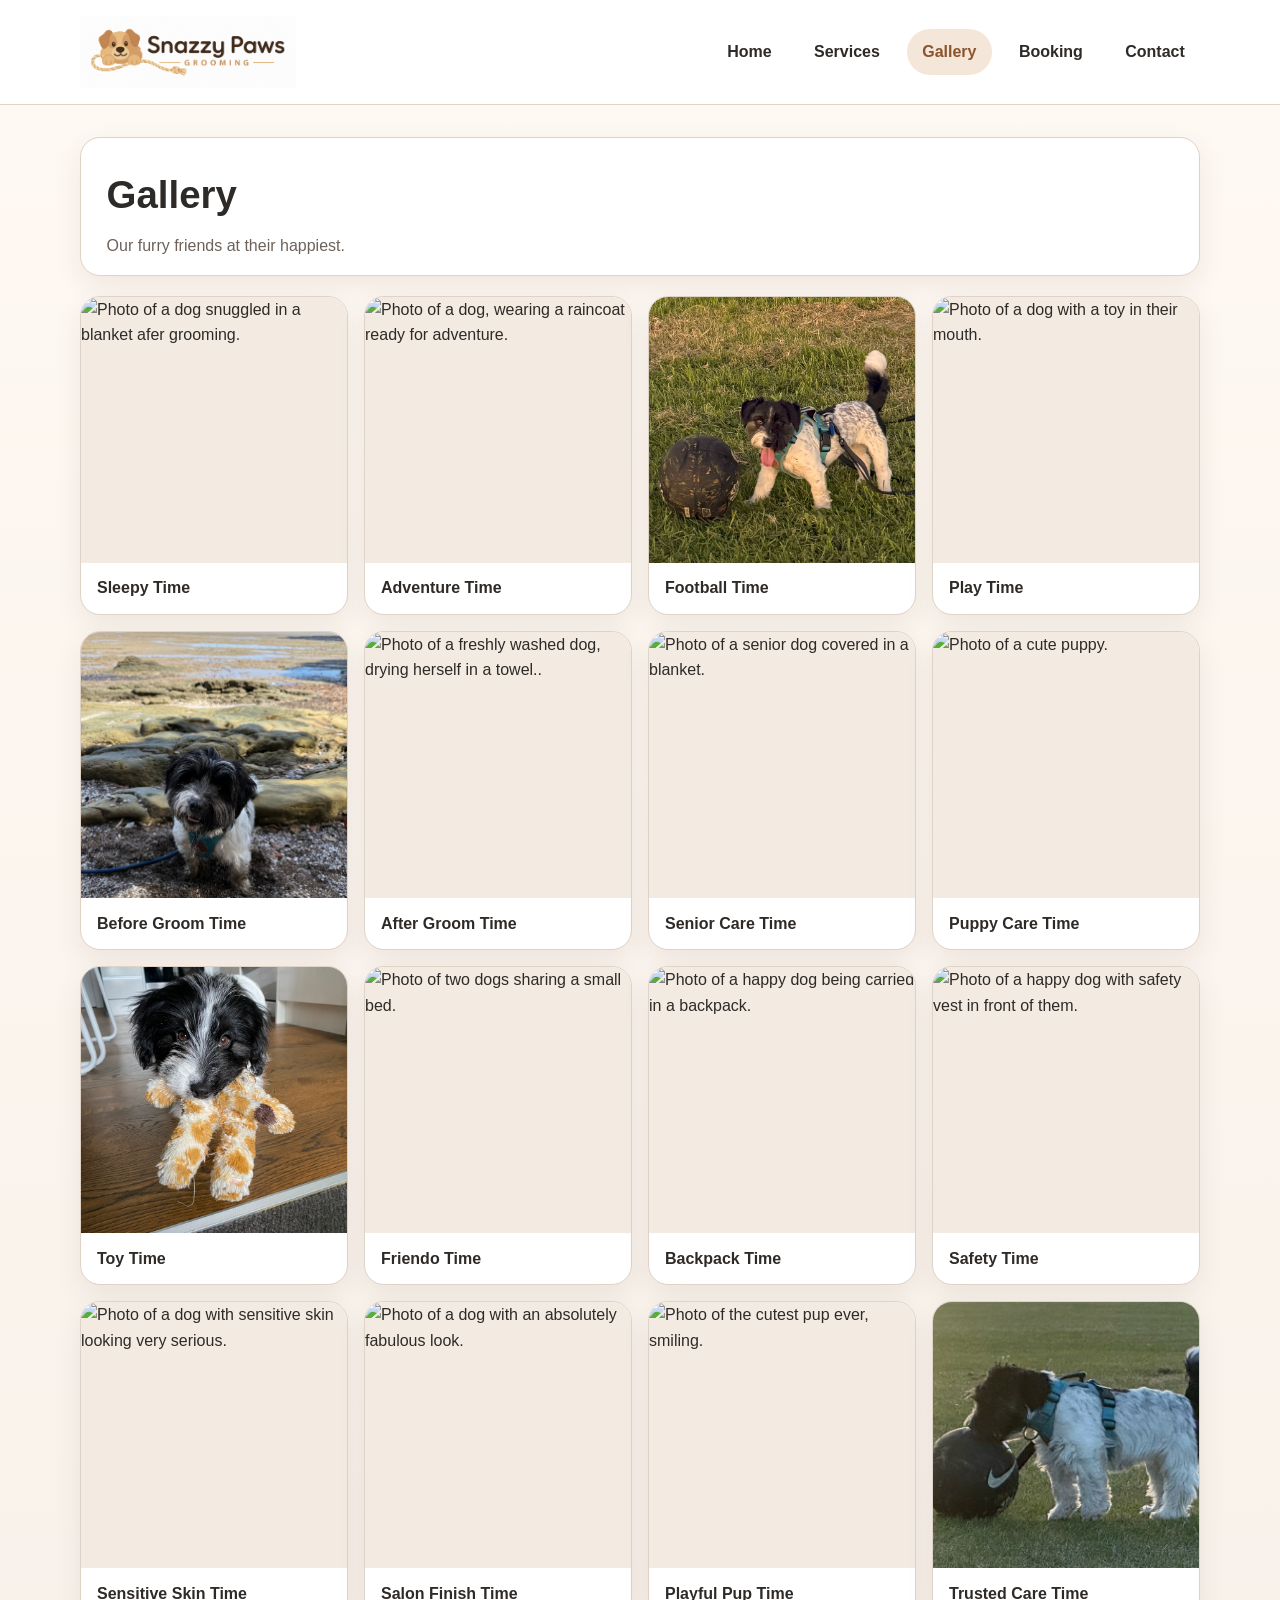
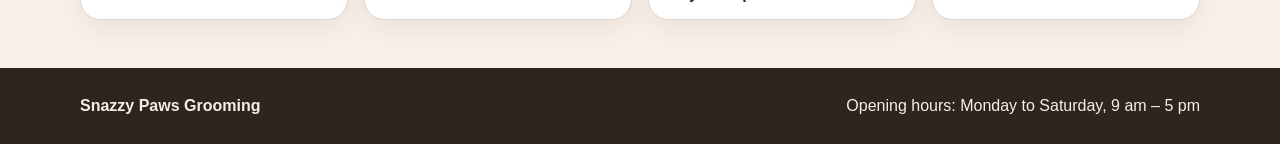
==== gallery.html @ 898409a4 "Add files via upload Uploading all of the needed files for the Snazzy Paws Grooming website" ====
<!DOCTYPE html>
<html lang="en">
  <head>
    <meta charset="UTF-8">
    <meta name="viewport" content="width=device-width, initial-scale=1.0">
    <meta name="description" content="Browse the Snazzy Paws Grooming gallery of dog grooming images.">
    <title>Gallery | Snazzy Paws Grooming</title>
    <link rel="stylesheet" href="css/styles.css">
  </head>
  <body>
    <a class="skip-link" href="#main-content">Skip to main content</a>
    <header class="site-header">
      <div class="header-wrap">
        <a class="brand" href="index.html" aria-label="Snazzy Paws Grooming home">
          <img src="images/logo.1.png" alt="Snazzy Paws Grooming logo">
          <span class="visually-hidden">Snazzy Paws Grooming</span>
        </a>
        <nav class="site-nav" aria-label="Main navigation">
          <ul>
            <li><a href="index.html">Home</a></li>
            <li><a href="services.html">Services</a></li>
            <li><a href="gallery.html" aria-current="page">Gallery</a></li>
            <li><a href="booking.html">Booking</a></li>
            <li><a href="contact.html">Contact</a></li>
          </ul>
        </nav>
      </div>
    </header>

    <main id="main-content">
      <div class="content-wrap">
        <section class="panel page-banner" aria-labelledby="gallery-title">
          <h1 id="gallery-title">Gallery</h1>
          <p>
            Our furry friends at their happiest.
          </p>
        </section>

        <section class="gallery-grid" aria-label="Dog grooming gallery image grid">
          <figure>
            <img src="images/gallery.1.jpg" alt="Photo of a dog snuggled in a blanket afer grooming.">
            <figcaption>Sleepy Time</figcaption>
          </figure>
          <figure>
            <img src="images/gallery.2.jpg" alt="Photo of a dog, wearing a raincoat ready for adventure.">
            <figcaption>Adventure Time</figcaption>
          </figure>
          <figure>
            <img src="images/gallery.3.png" alt="Photo of a happy dog next to a ball.">
            <figcaption>Football Time</figcaption>
          </figure>
          <figure>
            <img src="images/gallery.4.jpg" alt="Photo of a dog with a toy in their mouth.">
            <figcaption>Play Time</figcaption>
          </figure>
          <figure>
            <img src="images/gallery.5.jpeg" alt="Photo of a happy dog, playing in the mud.">
            <figcaption>Before Groom Time</figcaption>
          </figure>
          <figure>
            <img src="images/gallery.6.jpg" alt="Photo of a freshly washed dog, drying herself in a towel..">
            <figcaption>After Groom Time</figcaption>
          </figure>
          <figure>
            <img src="images/gallery.7.jpg" alt="Photo of a senior dog covered in a blanket.">
            <figcaption>Senior Care Time</figcaption>
          </figure>
          <figure>
            <img src="images/gallery.8.jpg" alt="Photo of a cute puppy.">
            <figcaption>Puppy Care Time</figcaption>
          </figure>
          <figure>
            <img src="images/gallery.9.jpeg" alt="Photo of a dog with a toy in the mouth.">
            <figcaption>Toy Time</figcaption>
          </figure>
          <figure>
            <img src="images/gallery.10.jpg" alt="Photo of two dogs sharing a small bed.">
            <figcaption>Friendo Time</figcaption>
          </figure>
          <figure>
            <img src="images/gallery.11.jpg" alt="Photo of a happy dog being carried in a backpack.">
            <figcaption>Backpack Time</figcaption>
          </figure>
          <figure>
            <img src="images/gallery.12.jpg" alt="Photo of a happy dog with safety vest in front of them.">
            <figcaption>Safety Time</figcaption>
          </figure>
          <figure>
            <img src="images/gallery.13.jpg" alt="Photo of a dog with sensitive skin looking very serious.">
            <figcaption>Sensitive Skin Time</figcaption>
          </figure>
          <figure>
            <img src="images/gallery.14.jpg" alt="Photo of a dog with an absolutely fabulous look.">
            <figcaption>Salon Finish Time</figcaption>
          </figure>
          <figure>
            <img src="images/gallery.15.jpg" alt="Photo of the cutest pup ever, smiling.">
            <figcaption>Playful Pup Time</figcaption>
          </figure>
          <figure>
            <img src="images/gallery.16.png" alt="Photo of a dog with a ball on grass.">
            <figcaption>Trusted Care Time</figcaption>
          </figure>
        </section>
      </div>
    </main>

    <footer class="site-footer">
      <div class="footer-wrap">
        <p><strong>Snazzy Paws Grooming</strong></p>
        <p>Opening hours: Monday to Saturday, 9 am – 5 pm</p>
      </div>
    </footer>
  </body>
</html>
---- css/styles.css ----
:root{--bg:#fffaf4;--surface:#ffffff;--accent:#c97f45;--accent-dark:#8a542d;--text:#2e2a27;--muted:#6c625b;--border:#dfd2c7;--shadow:0 10px 28px rgba(63,44,30,.08)}*{box-sizing:border-box}html{scroll-behavior:smooth}body{margin:0;font-family:Arial,Helvetica,sans-serif;line-height:1.6;color:var(--text);background:linear-gradient(180deg,#fff9f3,#f8f1ea);min-height:100vh;display:flex;flex-direction:column}main{flex:1;padding:2rem 0 3rem}img{max-width:100%;display:block;height:auto}a{color:var(--accent-dark)}a:hover,a:focus{color:#6f3f1e}a:focus-visible,button:focus-visible,input:focus-visible,textarea:focus-visible,iframe:focus-visible{outline:3px solid #1a73e8;outline-offset:3px}.skip-link{position:absolute;left:-9999px;top:0;background:#fff;padding:.75rem 1rem;z-index:100}.skip-link:focus{left:1rem;top:1rem}.site-header{background:#fff;border-bottom:1px solid var(--border);position:sticky;top:0;z-index:10}.header-wrap,.footer-wrap,.content-wrap{width:min(1120px,92%);margin:auto}.header-wrap{display:flex;align-items:center;justify-content:space-between;gap:1rem;padding:1rem 0}.brand{display:inline-flex;align-items:center;max-width:420px;text-decoration:none}.brand img{width:100%;max-height:72px;object-fit:contain}.visually-hidden{position:absolute!important;width:1px;height:1px;padding:0;margin:-1px;overflow:hidden;clip:rect(0,0,0,0);white-space:nowrap;border:0}.site-nav ul{list-style:none;display:flex;gap:.75rem;padding:0;margin:0;flex-wrap:wrap;justify-content:flex-end}.site-nav a{display:block;padding:.65rem .95rem;border-radius:999px;text-decoration:none;color:var(--text);font-weight:700}.site-nav a[aria-current=page],.site-nav a:hover,.site-nav a:focus-visible{background:#f4e6d8;color:var(--accent-dark)}.hero,.panel,.table-wrap,.map-card,.gallery-grid figure,.form-card{background:var(--surface);border:1px solid var(--border);border-radius:20px;box-shadow:var(--shadow)}.hero{overflow:hidden;display:grid;grid-template-columns:1.1fr .9fr;align-items:center}.hero-text{padding:2.2rem}.hero-text h1{margin:.2rem 0 1rem;font-size:clamp(2rem,3vw,3rem);line-height:1.15}.hero-text p{margin:0 0 1rem;color:var(--muted)}.hero-img{min-height:100%;background:#f8eee2}.button-row{display:flex;flex-wrap:wrap;gap:.75rem;margin-top:1.4rem}.button,.button-secondary{display:inline-block;padding:.85rem 1.15rem;border-radius:999px;font-weight:700;text-decoration:none;border:2px solid var(--accent)}.button{background:var(--accent);color:#fff}.button:hover,.button:focus-visible{background:var(--accent-dark);border-color:var(--accent-dark);color:#fff}.button-secondary{background:transparent;color:var(--accent-dark)}.button-secondary:hover,.button-secondary:focus-visible{background:#f4e6d8}.grid-3,.grid-2{display:grid;gap:1.25rem;margin-top:1.5rem}.grid-3{grid-template-columns:repeat(3,1fr)}.grid-2{grid-template-columns:repeat(2,1fr)}.panel{padding:1.4rem}.panel h2,.section-title{margin:.1rem 0 .75rem;font-size:1.55rem}.panel h3{margin:.2rem 0 .45rem}.panel p,.panel li,.intro{color:var(--muted)}.info-list{padding-left:1.1rem;margin:.5rem 0 0}.intro-card{margin:1.5rem 0;padding:1.25rem 1.4rem}.table-wrap{overflow-x:auto}.service-table{width:100%;border-collapse:collapse;min-width:720px}.service-table caption{padding:1rem;font-weight:700;text-align:left}.service-table th,.service-table td{padding:.9rem 1rem;border-bottom:1px solid var(--border);vertical-align:top}.service-table th{background:#f7ede3;text-align:left}.service-table tr:hover td{background:#fffaf6}.gallery-grid{display:grid;grid-template-columns:repeat(4,1fr);gap:1rem;margin-top:1.25rem}.gallery-grid figure{margin:0;overflow:hidden}.gallery-grid img{aspect-ratio:1/1;object-fit:cover;background:#f3ebe2}.gallery-grid figcaption{padding:.8rem 1rem;font-weight:700}.form-layout{display:grid;grid-template-columns:minmax(0,1.1fr) minmax(280px,.9fr);gap:1.25rem;align-items:start}.form-card,.map-card{padding:1.35rem}.form-card form,.map-card-inner{display:flex;flex-direction:column;gap:1rem}.form-grid{display:grid;grid-template-columns:repeat(2,minmax(0,1fr));gap:1rem;align-items:start}.field{display:flex;flex-direction:column;gap:.4rem;min-width:0}.full-width{grid-column:1/-1}label{font-weight:700}input,textarea,select{width:100%;font:inherit;padding:.85rem .95rem;border:1px solid #cdb9a8;border-radius:14px;background:#fff}textarea{min-height:130px;resize:vertical}.helper{font-size:.95rem;color:var(--muted);margin-top:.25rem}.map-card{display:flex;flex-direction:column}.map-card-inner{flex:1;min-height:100%}.map-frame-wrap{position:relative;flex:1;min-height:420px;border-radius:16px;overflow:hidden;background:#f3ebe2}.map-frame{position:absolute;inset:0;width:100%;height:100%;border:0}.page-banner{padding:1.6rem 1.6rem 1rem}.page-banner h1{margin:0 0 .5rem;font-size:clamp(1.9rem,3vw,2.6rem)}.page-banner p{margin:0;color:var(--muted)}.site-footer{background:#2f251f;color:#f7efe7;padding:1.3rem 0;margin-top:auto}.site-footer p{margin:.25rem 0}.footer-wrap{display:flex;justify-content:space-between;gap:1rem;flex-wrap:wrap}.small-note{font-size:.95rem;color:var(--muted)}@media (max-width:900px){.hero{grid-template-columns:1fr}.hero-img{order:-1}.form-layout,.grid-3,.grid-2{grid-template-columns:1fr}.gallery-grid{grid-template-columns:repeat(2,1fr)}.map-frame-wrap{min-height:320px}}@media (max-width:760px){.header-wrap{flex-direction:column;align-items:flex-start}.brand{max-width:360px}.site-nav{width:100%}.site-nav ul{justify-content:flex-start}}@media (max-width:640px){.header-wrap{gap:.75rem}.site-nav ul{flex-direction:column;width:100%}.site-nav li,.site-nav a{width:100%}.hero-text{padding:1.4rem}.page-banner,.panel,.form-card,.map-card{padding:1.1rem}.gallery-grid,.form-grid{grid-template-columns:1fr}.service-table{min-width:640px}main{padding:1.2rem 0 2rem}body{font-size:16px}.brand{max-width:300px}.brand img{max-height:58px}.map-frame-wrap{min-height:280px}}
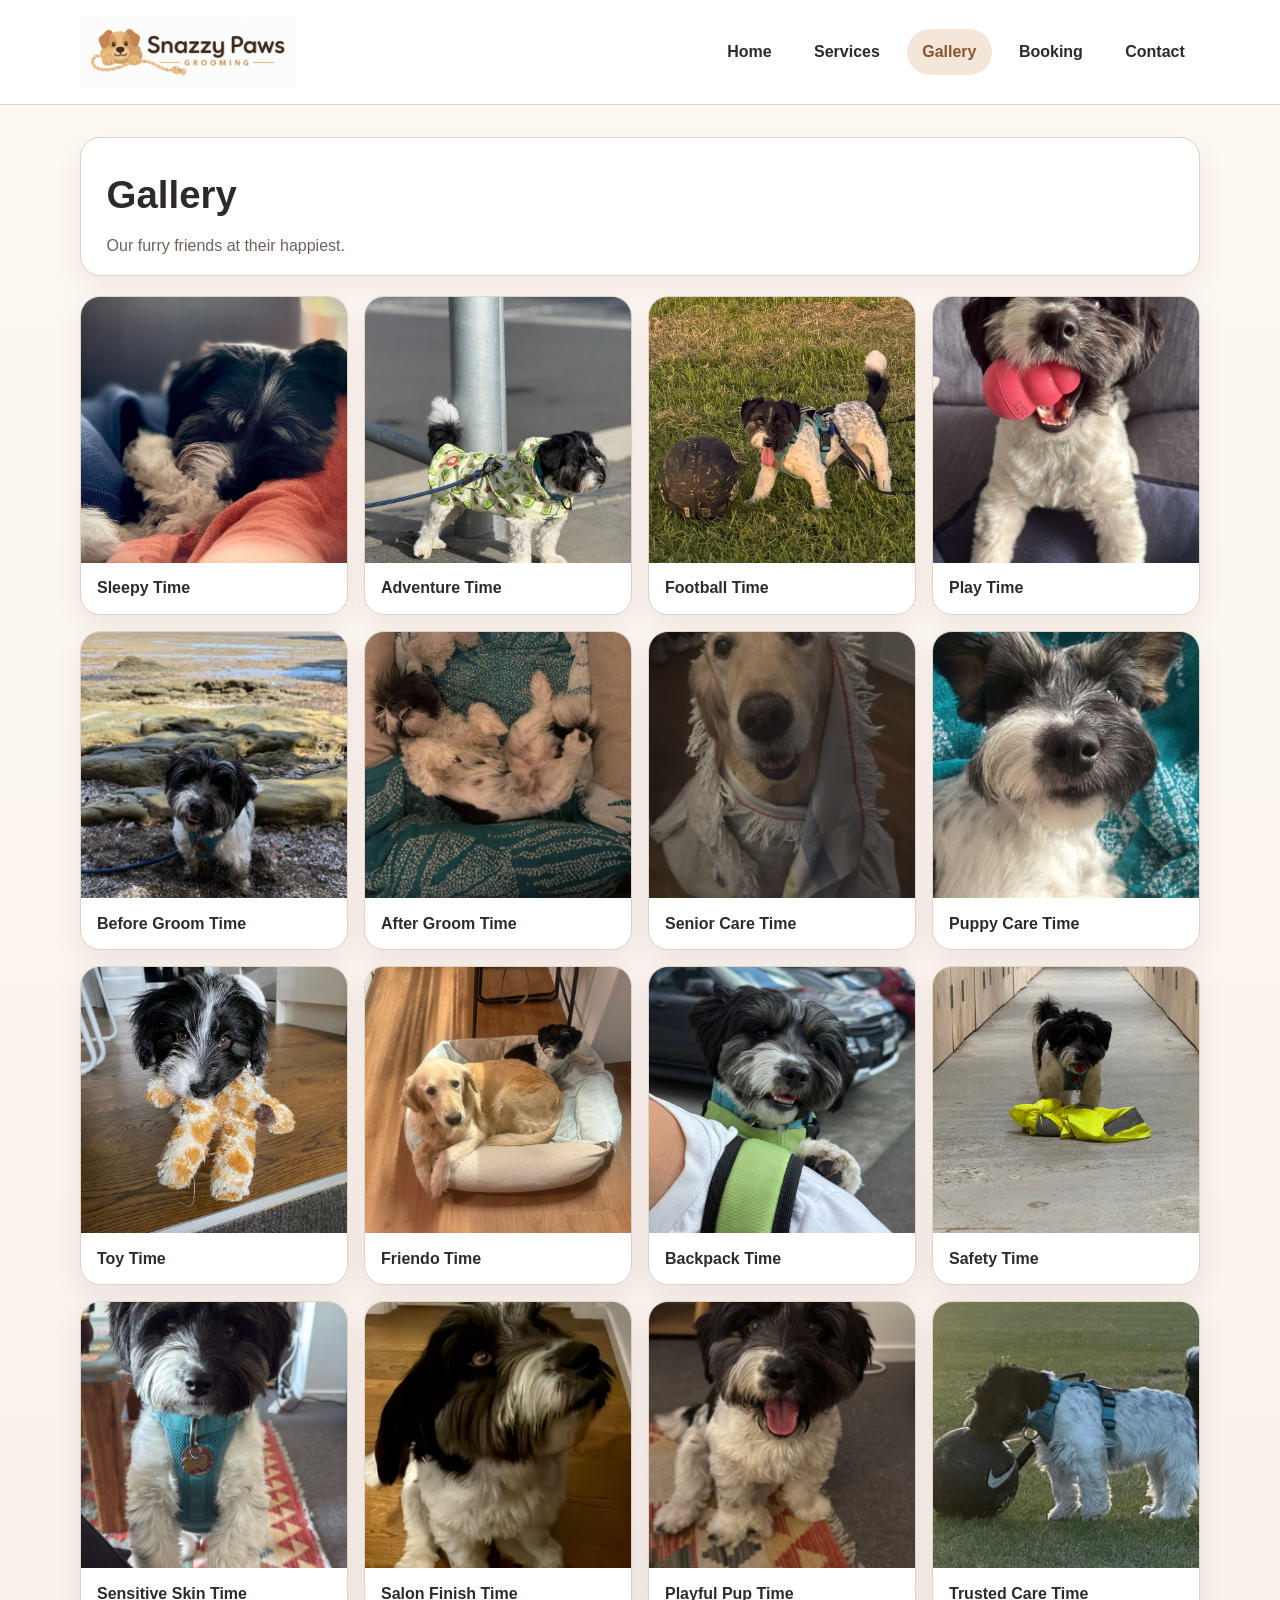
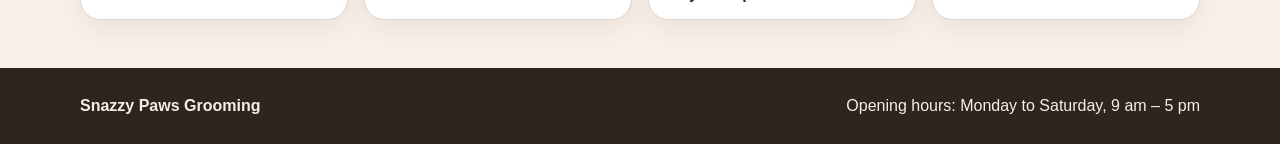
==== commit 947b612d: "Update image file extensions from .jpg to .JPG" ====
--- a/gallery.html
+++ b/gallery.html
@@ -38,11 +38,11 @@
 
         <section class="gallery-grid" aria-label="Dog grooming gallery image grid">
           <figure>
-            <img src="images/gallery.1.jpg" alt="Photo of a dog snuggled in a blanket afer grooming.">
+            <img src="images/gallery.1.JPG" alt="Photo of a dog snuggled in a blanket afer grooming.">
             <figcaption>Sleepy Time</figcaption>
           </figure>
           <figure>
-            <img src="images/gallery.2.jpg" alt="Photo of a dog, wearing a raincoat ready for adventure.">
+            <img src="images/gallery.2.JPG" alt="Photo of a dog, wearing a raincoat ready for adventure.">
             <figcaption>Adventure Time</figcaption>
           </figure>
           <figure>
@@ -50,7 +50,7 @@
             <figcaption>Football Time</figcaption>
           </figure>
           <figure>
-            <img src="images/gallery.4.jpg" alt="Photo of a dog with a toy in their mouth.">
+            <img src="images/gallery.4.JPG" alt="Photo of a dog with a toy in their mouth.">
             <figcaption>Play Time</figcaption>
           </figure>
           <figure>
@@ -58,15 +58,15 @@
             <figcaption>Before Groom Time</figcaption>
           </figure>
           <figure>
-            <img src="images/gallery.6.jpg" alt="Photo of a freshly washed dog, drying herself in a towel..">
+            <img src="images/gallery.6.JPG" alt="Photo of a freshly washed dog, drying herself in a towel..">
             <figcaption>After Groom Time</figcaption>
           </figure>
           <figure>
-            <img src="images/gallery.7.jpg" alt="Photo of a senior dog covered in a blanket.">
+            <img src="images/gallery.7.JPG" alt="Photo of a senior dog covered in a blanket.">
             <figcaption>Senior Care Time</figcaption>
           </figure>
           <figure>
-            <img src="images/gallery.8.jpg" alt="Photo of a cute puppy.">
+            <img src="images/gallery.8.JPG" alt="Photo of a cute puppy.">
             <figcaption>Puppy Care Time</figcaption>
           </figure>
           <figure>
@@ -74,27 +74,27 @@
             <figcaption>Toy Time</figcaption>
           </figure>
           <figure>
-            <img src="images/gallery.10.jpg" alt="Photo of two dogs sharing a small bed.">
+            <img src="images/gallery.10.JPG" alt="Photo of two dogs sharing a small bed.">
             <figcaption>Friendo Time</figcaption>
           </figure>
           <figure>
-            <img src="images/gallery.11.jpg" alt="Photo of a happy dog being carried in a backpack.">
+            <img src="images/gallery.11.JPG" alt="Photo of a happy dog being carried in a backpack.">
             <figcaption>Backpack Time</figcaption>
           </figure>
           <figure>
-            <img src="images/gallery.12.jpg" alt="Photo of a happy dog with safety vest in front of them.">
+            <img src="images/gallery.12.JPG" alt="Photo of a happy dog with safety vest in front of them.">
             <figcaption>Safety Time</figcaption>
           </figure>
           <figure>
-            <img src="images/gallery.13.jpg" alt="Photo of a dog with sensitive skin looking very serious.">
+            <img src="images/gallery.13.JPG" alt="Photo of a dog with sensitive skin looking very serious.">
             <figcaption>Sensitive Skin Time</figcaption>
           </figure>
           <figure>
-            <img src="images/gallery.14.jpg" alt="Photo of a dog with an absolutely fabulous look.">
+            <img src="images/gallery.14.JPG" alt="Photo of a dog with an absolutely fabulous look.">
             <figcaption>Salon Finish Time</figcaption>
           </figure>
           <figure>
-            <img src="images/gallery.15.jpg" alt="Photo of the cutest pup ever, smiling.">
+            <img src="images/gallery.15.JPG" alt="Photo of the cutest pup ever, smiling.">
             <figcaption>Playful Pup Time</figcaption>
           </figure>
           <figure>
